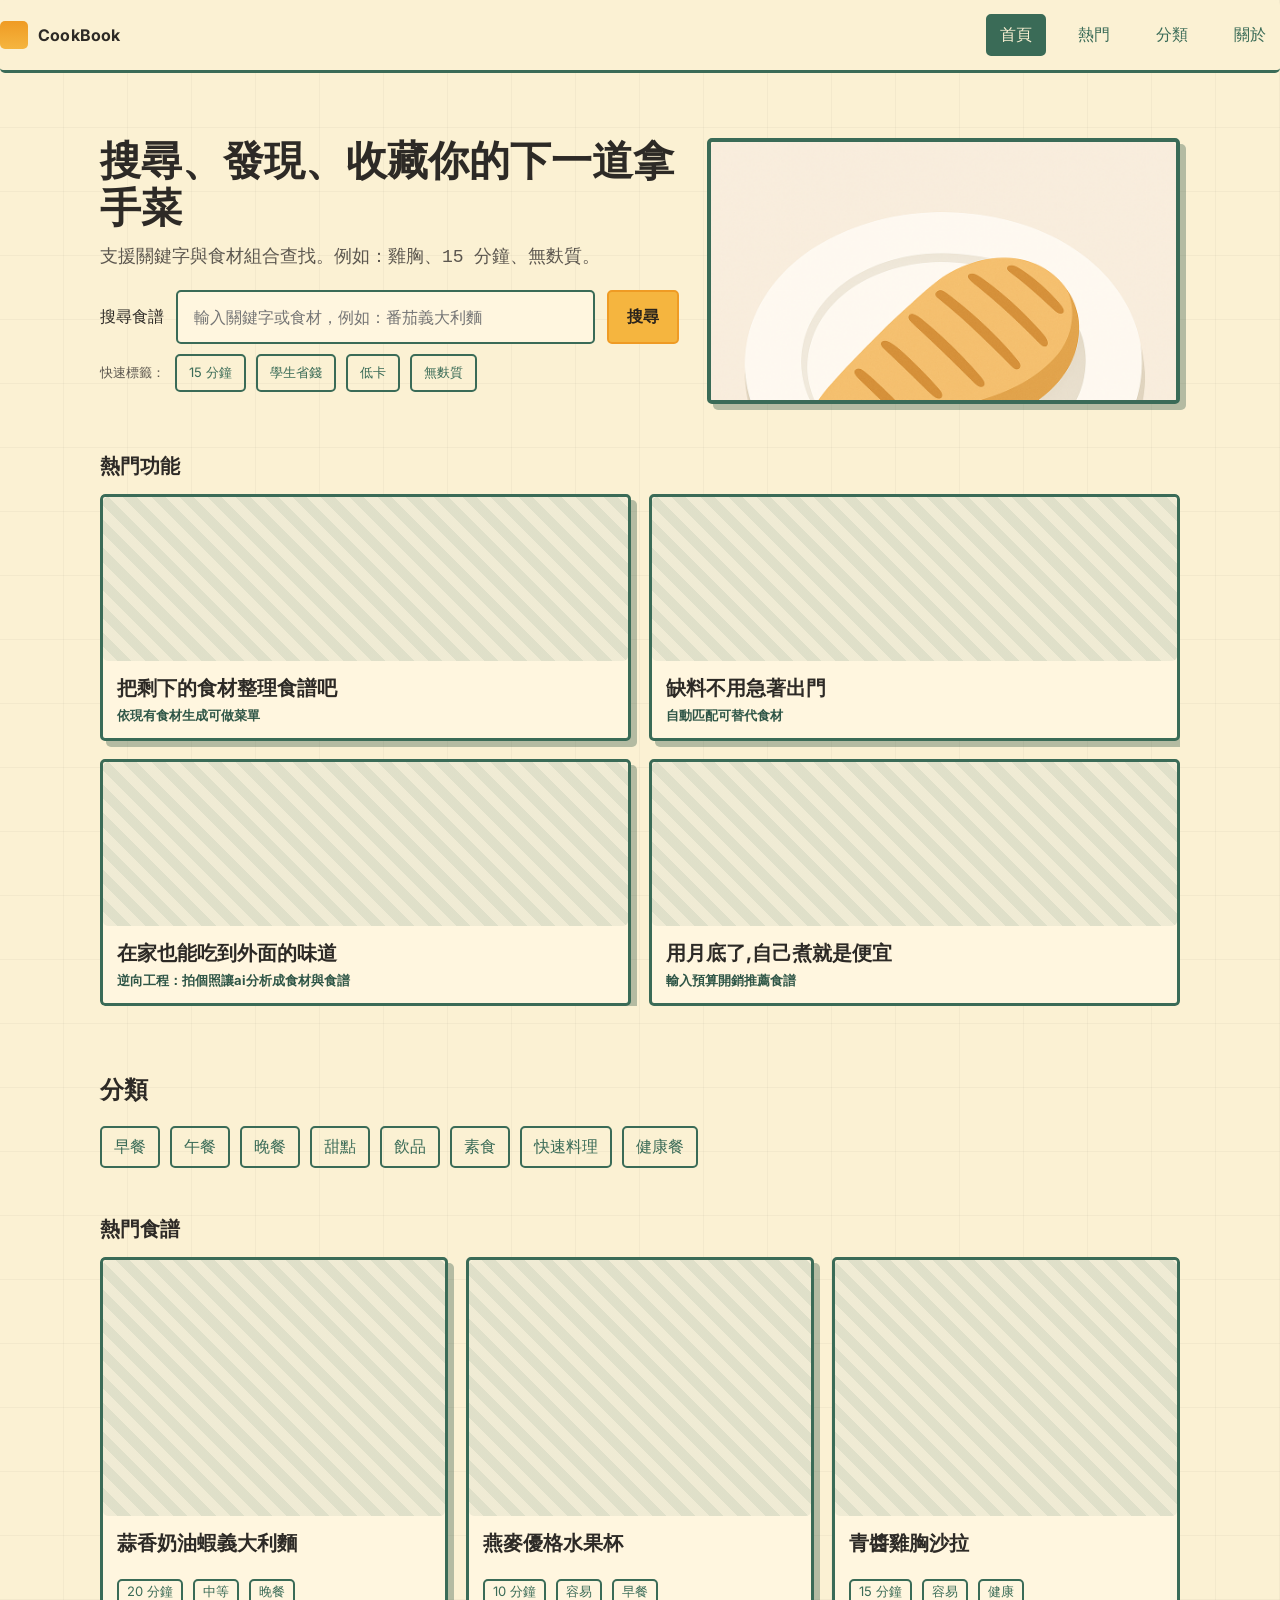
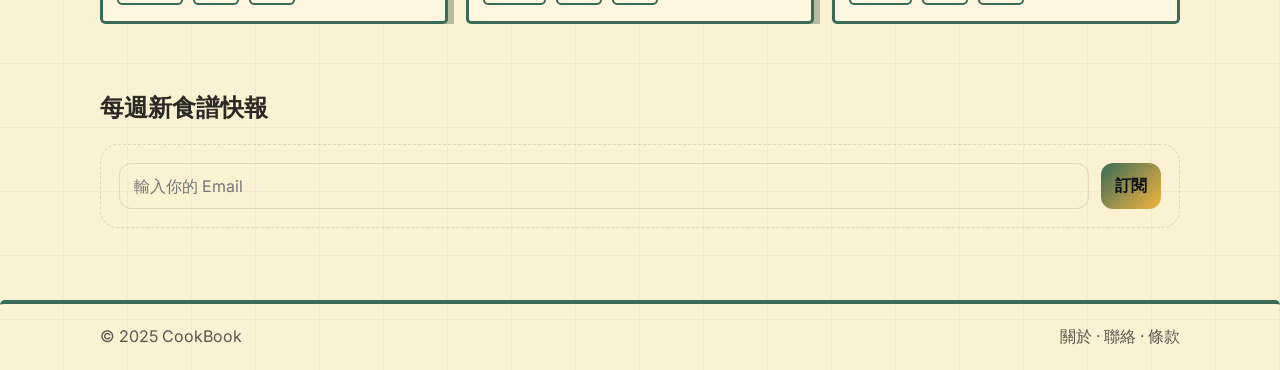
==== index.html @ df14ce17 "Add files via upload" ====
<!doctype html>
<html lang="zh-Hant">
<head>
  <meta charset="utf-8" />
  <meta name="viewport" content="width=device-width, initial-scale=1" />
  <title>CookBook — 食譜首頁</title>
  <meta name="description" content="簡潔好用的食譜搜尋與收藏首頁" />
  <link rel="preconnect" href="https://fonts.googleapis.com">
  <link rel="preconnect" href="https://fonts.gstatic.com" crossorigin>
  <link rel="stylesheet" href="./css/index.css">
  <link href="https://fonts.googleapis.com/css2?family=Inter:wght@400;600;700&display=swap" rel="stylesheet">
</head>
<body>
  <!-- Header -->
  <header class="site-header">
    <div class="nav" role="navigation" aria-label="主導覽">
      <a class="brand" href="#" aria-label="CookBook 首頁">
        <span class="brand__logo" aria-hidden="true"></span>
        <span>CookBook</span>
      </a>
      <nav class="nav__links">
        <a class="nav__link" aria-current="page" href="#">首頁</a>
        <a class="nav__link" href="#popular">熱門</a>
        <a class="nav__link" href="#categories">分類</a>
        <a class="nav__link" href="#about">關於</a>
      </nav>
    </div>
  </header>

  <!-- Bottom Nav (寬度 >600px 顯示) -->
  <nav class="bottom-nav" aria-label="底部功能列">
    <div class="container bottom-nav__inner">
      <a class="bn-item" aria-current="page" href="#"><span class="bn-item__icon">🏠</span>首頁</a>
      <a class="bn-item" href="#search"><span class="bn-item__icon">🔍</span>搜尋</a>
      <a class="bn-item" href="#recipes"><span class="bn-item__icon">🍳</span>食譜</a>
      <a class="bn-item" href="#favorites"><span class="bn-item__icon">⭐</span>收藏</a>
      <a class="bn-item" href="#account"><span class="bn-item__icon">👤</span>帳號</a>
    </div>
  </nav>

  <!-- Main -->
  <main>
    <!-- Hero -->
    <section class="hero">
      <div class="container hero__wrap">
        <div>
          <h1 class="hero__title">搜尋、發現、收藏你的下一道拿手菜</h1>
          <p class="hero__sub">支援關鍵字與食材組合查找。例如：<code>雞胸</code>、<code>15 分鐘</code>、<code>無麩質</code>。</p>
          <form class="search" role="search" aria-label="食譜搜尋">
            <label class="sr-only" for="q">搜尋食譜</label>
            <input class="search__input" id="q" name="q" type="search" placeholder="輸入關鍵字或食材，例如：番茄義大利麵" />
            <button class="search__btn" type="submit">搜尋</button>
          </form>
          <p class="search__hint chips">快速標籤：
            <a class="chip" href="#">15 分鐘</a>
            <a class="chip" href="#">學生省錢</a>
            <a class="chip" href="#">低卡</a>
            <a class="chip" href="#">無麩質</a>
          </p>
        </div>
        <div class="hero__image"><img src="./chicken.png" alt=""></div>
      </div>
    </section>

    <!-- 功能 -->
    <section id="function" class="section">
      <div class="container">
        <h2 class="card__title">熱門功能</h2>
        <div class="fxgrid grid">
          <article class="card">
            <div class="fx_card__media" aria-hidden="true"></div>
            <div class="fx_card__body">
              <h3 class="card__title"> 把剩下的食材整理食譜吧</h3>
              <p>依現有食材生成可做菜單</p>
            </div>
          </article>
          <article class="card">
            <div class="fx_card__media" aria-hidden="true"></div>
            <div class="fx_card__body">
              <h3 class="card__title"> 缺料不用急著出門</h3>
              <p>自動匹配可替代食材</p>
            </div>
          </article>
          <article class="card">
            <div class="fx_card__media" aria-hidden="true"></div>
            <div class="fx_card__body">
              <h3 class="card__title"> 在家也能吃到外面的味道</h3>
              <p>逆向工程：拍個照讓ai分析成食材與食譜</p>
            </div>
          </article>
          <article class="card">
            <div class="fx_card__media" aria-hidden="true"></div>
            <div class="fx_card__body">
              <h3 class="card__title">用月底了,自己煮就是便宜</h3>
              <p>輸入預算開銷推薦食譜</p>
            </div>
          </article>
        </div>
      </div>
    </section>

    <!-- Categories -->
    <section id="categories" class="section">
      <div class="container">
        <h2 class="section__title">分類</h2>
        <div class="chips" role="list">
          <a class="chip" role="listitem" href="#">早餐</a>
          <a class="chip" role="listitem" href="#">午餐</a>
          <a class="chip" role="listitem" href="#">晚餐</a>
          <a class="chip" role="listitem" href="#">甜點</a>
          <a class="chip" role="listitem" href="#">飲品</a>
          <a class="chip" role="listitem" href="#">素食</a>
          <a class="chip" role="listitem" href="#">快速料理</a>
          <a class="chip" role="listitem" href="#">健康餐</a>
        </div>
      </div>
    </section>

    <!-- Popular -->
    <section id="popular" class="section">
      <div class="container">
        <h2 class="card__title">熱門食譜</h2>
        <div class="grid">
          <!-- 卡片 1 -->
          <article class="card">
            <div class="card__media" aria-hidden="true"></div>
            <div class="card__body">
              <h3 class="card__title">蒜香奶油蝦義大利麵</h3>
              <div class="meta">
                <span class="tag">20 分鐘</span>
                <span class="tag">中等</span>
                <span class="tag">晚餐</span>
              </div>
            </div>
          </article>
          <!-- 卡片 2 -->
          <article class="card">
            <div class="card__media" aria-hidden="true"></div>
            <div class="card__body">
              <h3 class="card__title">燕麥優格水果杯</h3>
              <div class="meta">
                <span class="tag">10 分鐘</span>
                <span class="tag">容易</span>
                <span class="tag">早餐</span>
              </div>
            </div>
          </article>
          <!-- 卡片 3 -->
          <article class="card">
            <div class="card__media" aria-hidden="true"></div>
            <div class="card__body">
              <h3 class="card__title">青醬雞胸沙拉</h3>
              <div class="meta">
                <span class="tag">15 分鐘</span>
                <span class="tag">容易</span>
                <span class="tag">健康</span>
              </div>
            </div>
          </article>
        </div>
      </div>
    </section>

    <!-- Newsletter / CTA -->
    <section class="section newsletter">
      <div class="container">
        <h2 class="section__title">每週新食譜快報</h2>
        <div class="cta">
          <div class="cta__row">
            <input type="email" placeholder="輸入你的 Email" aria-label="Email" />
            <button type="button">訂閱</button>
          </div>
        </div>
      </div>
    </section>
  </main>

  <!-- Footer -->
  <footer>
    <div class="container foot">
      <div>© 2025 CookBook</div>
      <div>
        <a href="#">關於</a> ·
        <a href="#">聯絡</a> ·
        <a href="#">條款</a>
      </div>
    </div>
  </footer>
</body>
</html>
---- css/index.css ----
/* ===== CSS Reset (簡化) ===== */
*,*::before,*::after{box-sizing:border-box;border-radius:5px}
html:focus-within{scroll-behavior:smooth}
html,body{height:auto;width:100%;overflow-x:hidden;overflow-y:auto;overscroll-behavior-x:none}
body{margin:0;min-height:100vh;text-rendering:optimizeLegibility;-webkit-font-smoothing:antialiased;color:var(--text);font-family: Inter, system-ui, -apple-system, Segoe UI, Roboto, Noto Sans TC, "PingFang TC", "Heiti TC", sans-serif;
    background-color: var(--cream);
    background-image:
    linear-gradient(#0000 63px, var(--grid) 64px),
    linear-gradient(90deg, #0000 63px, var(--grid) 64px);
    background-size: 64px 64px; /* square tiles */
}
img,svg,video{display:block;max-width:100%;height:auto}
input,button,textarea,select{font:inherit}

/* ===== Theme ===== */
:root{
    --cream:#fbf1d3;--cream-2:#fff6df;--grid:rgba(0,0,0,.06);--text:#2d2a26;--muted:#5c574f;--green:#3a6b57;--green-deep:#2f5647;--orange:#f5b53f;--orange-deep:#ef9b24;--accent:var(--green);--accent-2:var(--orange);--ring:0 0 0 3px color-mix(in lab, var(--orange) 35%, transparent);--radius:0;--shadow:6px 6px 0 0 rgba(47,86,71,.35);--container:1120px;--bottom-nav-h:64px;
}

a{color:inherit;text-decoration:none}

.container{width:100%;max-width:var(--container);margin-inline:auto;padding-inline:20px}

/* ===== Header ===== */
.site-header{
    position:sticky;
    top:0;
    z-index:50;
    background:var(--cream);
    border-bottom:3px solid var(--green);
}
.nav{display:flex;align-items:center;justify-content:space-between;padding:14px 0}
.brand{display:flex;align-items:center;gap:10px;font-weight:700;letter-spacing:.2px}
.brand__logo{width:28px;height:28px;background:linear-gradient(0deg,var(--orange),var(--orange-deep));}
.nav__links{display:flex;gap:18px}
.nav__link{padding:8px 12px;color:var(--green);border:2px solid transparent}
.nav__link[aria-current="page"], .nav__link:hover{color:var(--cream);background:var(--green);border-color:var(--green)}

/* ===== Hero ===== */
.hero{padding:48px 0 24px}
.hero__wrap{display:grid;grid-template-columns:1.1fr .9fr;gap:28px;align-items:center}
.hero__wrap>*{min-width:0}
@media (max-width: 900px){.hero__wrap{grid-template-columns:1fr}}
.hero__title{font-size:clamp(28px, 2.6vw + 8px, 48px);line-height:1.15;margin:0 0 12px}
.hero__sub{color:var(--muted);margin:0 0 22px;font-size:clamp(14px, 1vw + 10px, 18px)}
.hero__image{justify-content:center;align-items:center;overflow: hidden;}
/* Search Bar */

.search{
    display:flex;
    gap:12px;
    justify-content:center
}
.search__input{flex:1;padding:14px 16px;border:2px solid var(--green);background:var(--cream-2);color:var(--text)}
.search__input:focus{outline:none;box-shadow:var(--ring)}
.search__btn{padding:14px 18px;border:0;background:var(--orange);color:#2b241c;font-weight:700;cursor:pointer;border:2px solid var(--orange-deep)}
.search__hint{height:auto;margin-top:10px;color:var(--muted);font-size:13px}
label[for="q"], .search__hint{display:flex;align-items:center}
.hero__image{aspect-ratio:16/9;background:var(--cream-2);border:4px solid var(--green);box-shadow:var(--shadow)}

/* ===== Sections ===== */
main{display:block;position:relative;z-index:1;padding:16px 0}
.section{padding:24px 0}
.card__title{font-size:20px;margin:0 0 14px}

/* Categories */
.chips{display:flex;flex-wrap:wrap;gap:10px}
.chip{border:2px solid var(--green);background:transparent;padding:8px 12px;color:var(--green)}
.chip:hover{background:var(--green);color:var(--cream)}

/* Cards */
.grid{display:grid;grid-template-columns:repeat(3,1fr);gap:18px;min-width:0;overflow-x:hidden}
@media (max-width:1000px){.grid{grid-template-columns:repeat(2,1fr)}}
/*@media (max-width:640px){.grid{grid-template-columns:1fr}}*/

.fxgrid{
    grid-template-columns: repeat(2,1fr);
}

.card{background:var(--cream-2);border:3px solid var(--green);overflow:hidden;display:flex;flex-direction:column;box-shadow:var(--shadow)}
.card__media{aspect-ratio:4/3;background:repeating-linear-gradient(45deg, rgba(58,107,87,.08) 0 10px, rgba(58,107,87,.16) 10px 20px);}
.card__body{padding:14px 14px 16px;display:grid;gap:8px}
.card__title{font-weight:700}
.meta{display:flex;gap:10px;color:var(--muted);font-size:13px;flex-wrap:wrap}
.tag{padding:2px 8px;border:2px solid var(--green);color:var(--green)}

.fx_card{height:30vh;position:relative}
.fx_card__media{aspect-ratio:16/5;background:repeating-linear-gradient(45deg, rgba(58,107,87,.08) 0 10px, rgba(58,107,87,.16) 10px 20px)}
@media(max-width:600px){.fx_card{height:auto}.fx_card__media{aspect-ratio: 4/3;}}
.fx_card__body{padding:14px 14px 0px;display:grid;gap:0px}
.fx_card__body h3{
    margin: 0;
}
.fx_card__body p{
    margin-top: 5px;
    font-weight:700;
    font-size: small;
    color:#2f5647;
}

/* Newsletter / CTA */
.cta{margin-top:10px;padding:18px;border-radius:18px;border:1px dashed color-mix(in lab, var(--text) 12%, transparent)}
.cta__row{display:flex;gap:12px;align-items:center}
.cta input{flex:1;padding:12px 14px;border-radius:12px;border:1px solid color-mix(in lab, var(--text) 12%, transparent);background:var(--bg-soft);color:var(--text)}
.cta button{padding:12px 14px;border:0;border-radius:12px;background:linear-gradient(135deg, var(--accent), var(--accent-2));color:#0b0f14;font-weight:700;cursor:pointer}


/* Footer */
footer{margin-top:32px;padding:22px 0;color:var(--muted);border-top:4px solid var(--green)}
.foot{display:flex;justify-content:space-between;gap:12px;flex-wrap:wrap}
.foot a{color:var(--muted)}

/* Bottom Nav (寬度小於 600px 顯示) */
.bottom-nav{display:none;position:fixed;left:0;right:0;bottom:0;height:var(--bottom-nav-h);background:var(--cream);border-top:4px solid var(--green);z-index:40}
.bottom-nav__inner{height:100%;display:grid;grid-template-columns:repeat(5,1fr);align-items:center;gap:4px}
.bn-item{display:flex;flex-direction:column;align-items:center;justify-content:center;color:var(--muted);font-size:12px;line-height:1}
.bn-item__icon{font-size:18px;margin-bottom:4px}
.bn-item[aria-current="page"], .bn-item:hover{color:var(--text)}

@media (max-width: 600px){
    .bottom-nav{display:block}
    body{padding-bottom:var(--bottom-nav-h)} /* 避免內容被底部列遮住 */
    .nav__links{
        display: none;
    }
    .search{display:flex;gap:1.5vh}
    .search__input{flex:1;padding:2vh 2vh;border:0.3vh solid var(--green);background:var(--cream-2);color:var(--text)}
    .search__input:focus{outline:none;box-shadow:var(--ring)}
    .search__btn{padding:2vh 2.4vh;border:0;background:var(--orange);color:#2b241c;font-weight:700;cursor:pointer;border:0.3vh solid var(--orange-deep)}
   
}
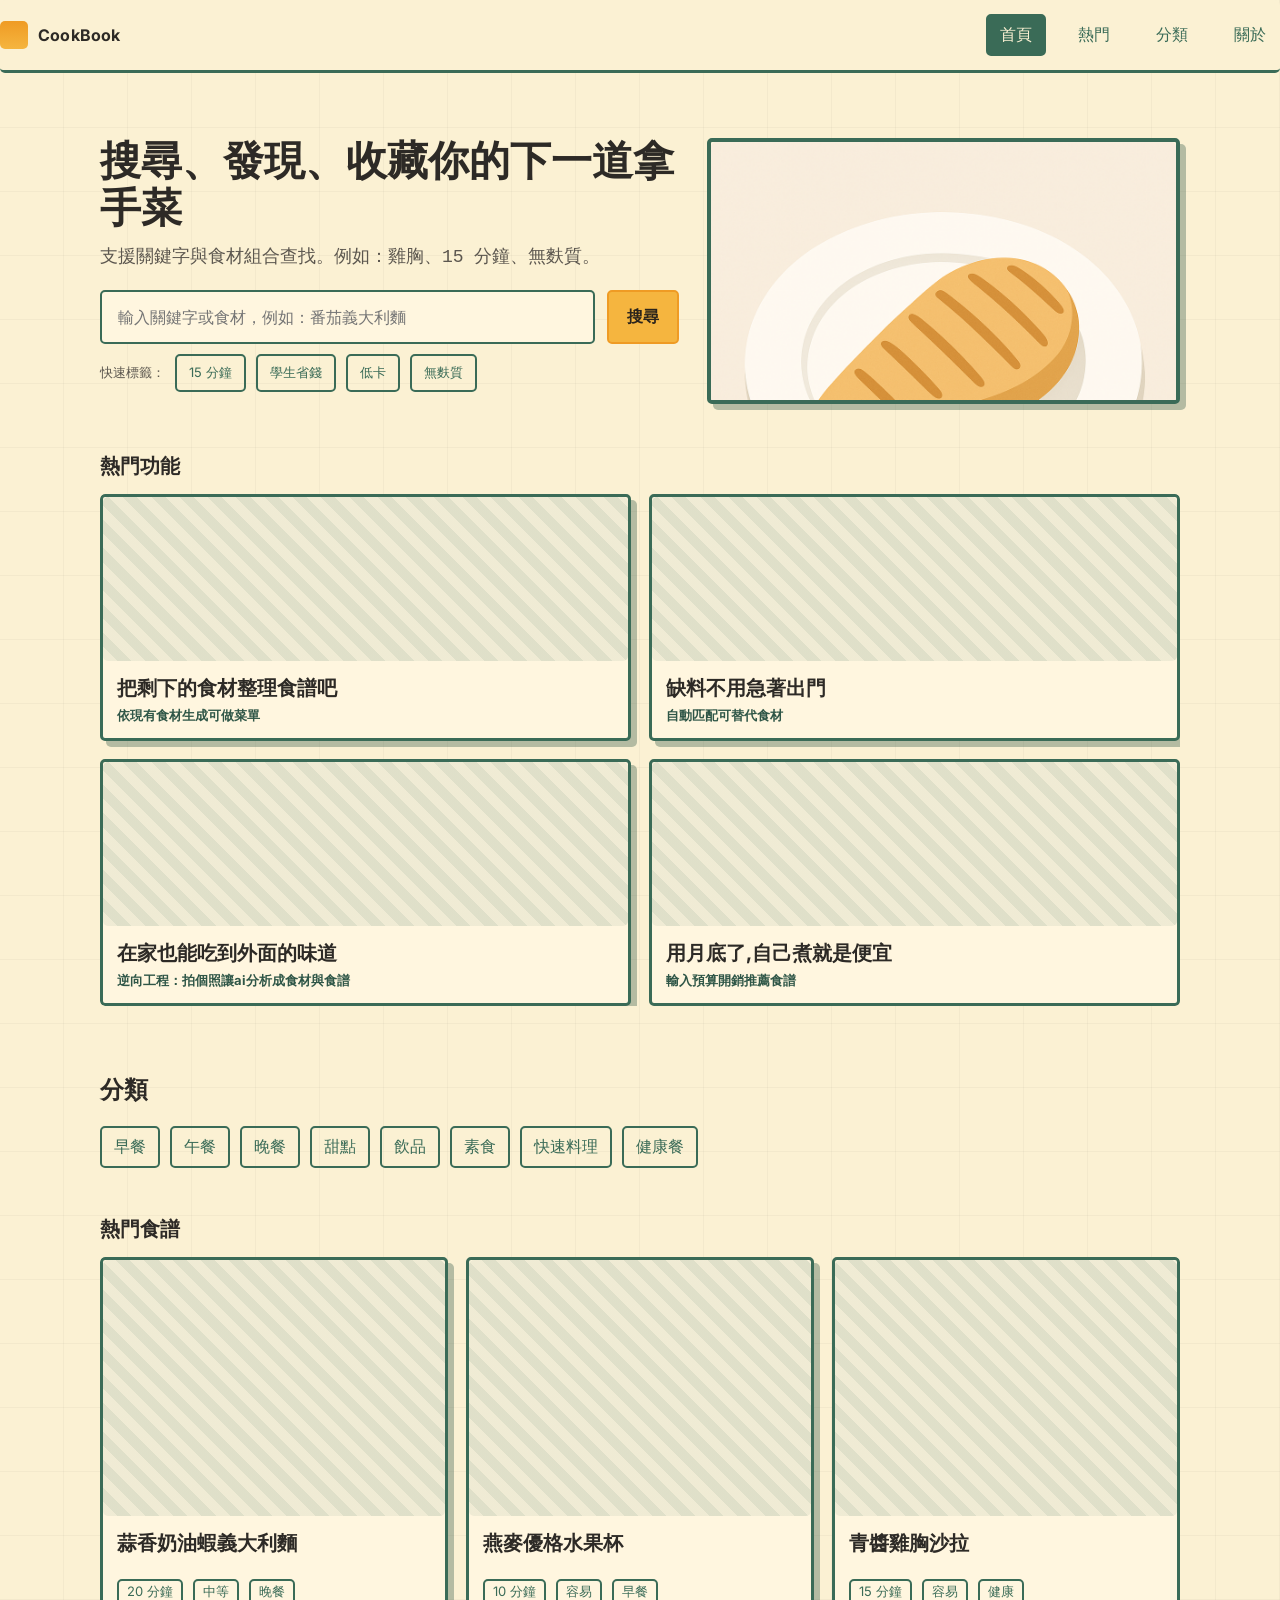
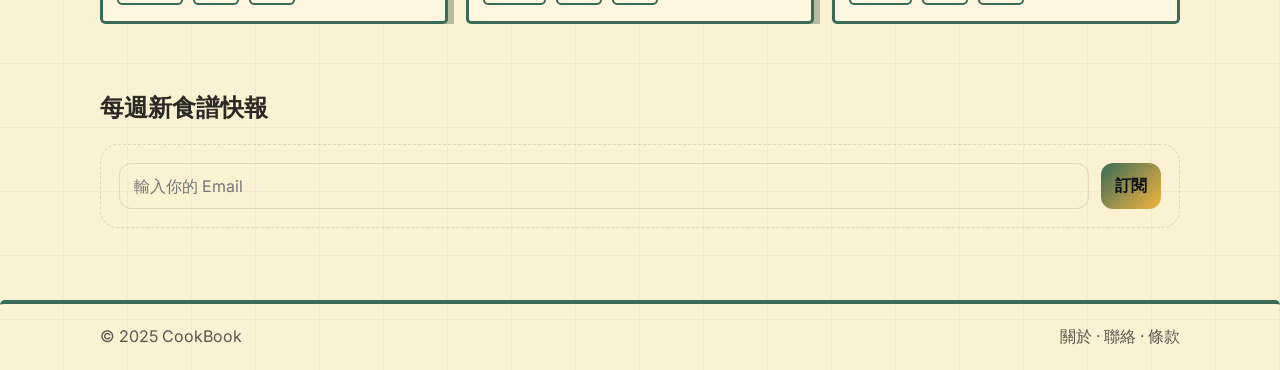
==== commit 866ab0fe: "Add budget-based recipe selector" ====
--- a/index.html
+++ b/index.html
@@ -88,13 +88,13 @@
               <p>逆向工程：拍個照讓ai分析成食材與食譜</p>
             </div>
           </article>
-          <article class="card">
-            <div class="fx_card__media" aria-hidden="true"></div>
-            <div class="fx_card__body">
-              <h3 class="card__title">用月底了,自己煮就是便宜</h3>
-              <p>輸入預算開銷推薦食譜</p>
-            </div>
-          </article>
+          <a class="card" href="./budget.html" aria-label="輸入預算開銷推薦食譜">
+            <div class="fx_card__media" aria-hidden="true"></div>
+            <div class="fx_card__body">
+              <h3 class="card__title">用月底了,自己煮就是便宜</h3>
+              <p>輸入預算開銷推薦食譜</p>
+            </div>
+          </a>
         </div>
       </div>
     </section>
--- a/css/index.css
+++ b/css/index.css
@@ -10,10 +10,11 @@
     background-size: 64px 64px; /* square tiles */
 }
 img,svg,video{display:block;max-width:100%;height:auto}
-input,button,textarea,select{font:inherit}
-
-/* ===== Theme ===== */
-:root{
+input,button,textarea,select{font:inherit}
+.sr-only{position:absolute;width:1px;height:1px;padding:0;margin:-1px;overflow:hidden;clip:rect(0,0,0,0);white-space:nowrap;border:0}
+
+/* ===== Theme ===== */
+:root{
     --cream:#fbf1d3;--cream-2:#fff6df;--grid:rgba(0,0,0,.06);--text:#2d2a26;--muted:#5c574f;--green:#3a6b57;--green-deep:#2f5647;--orange:#f5b53f;--orange-deep:#ef9b24;--accent:var(--green);--accent-2:var(--orange);--ring:0 0 0 3px color-mix(in lab, var(--orange) 35%, transparent);--radius:0;--shadow:6px 6px 0 0 rgba(47,86,71,.35);--container:1120px;--bottom-nav-h:64px;
 }
 
